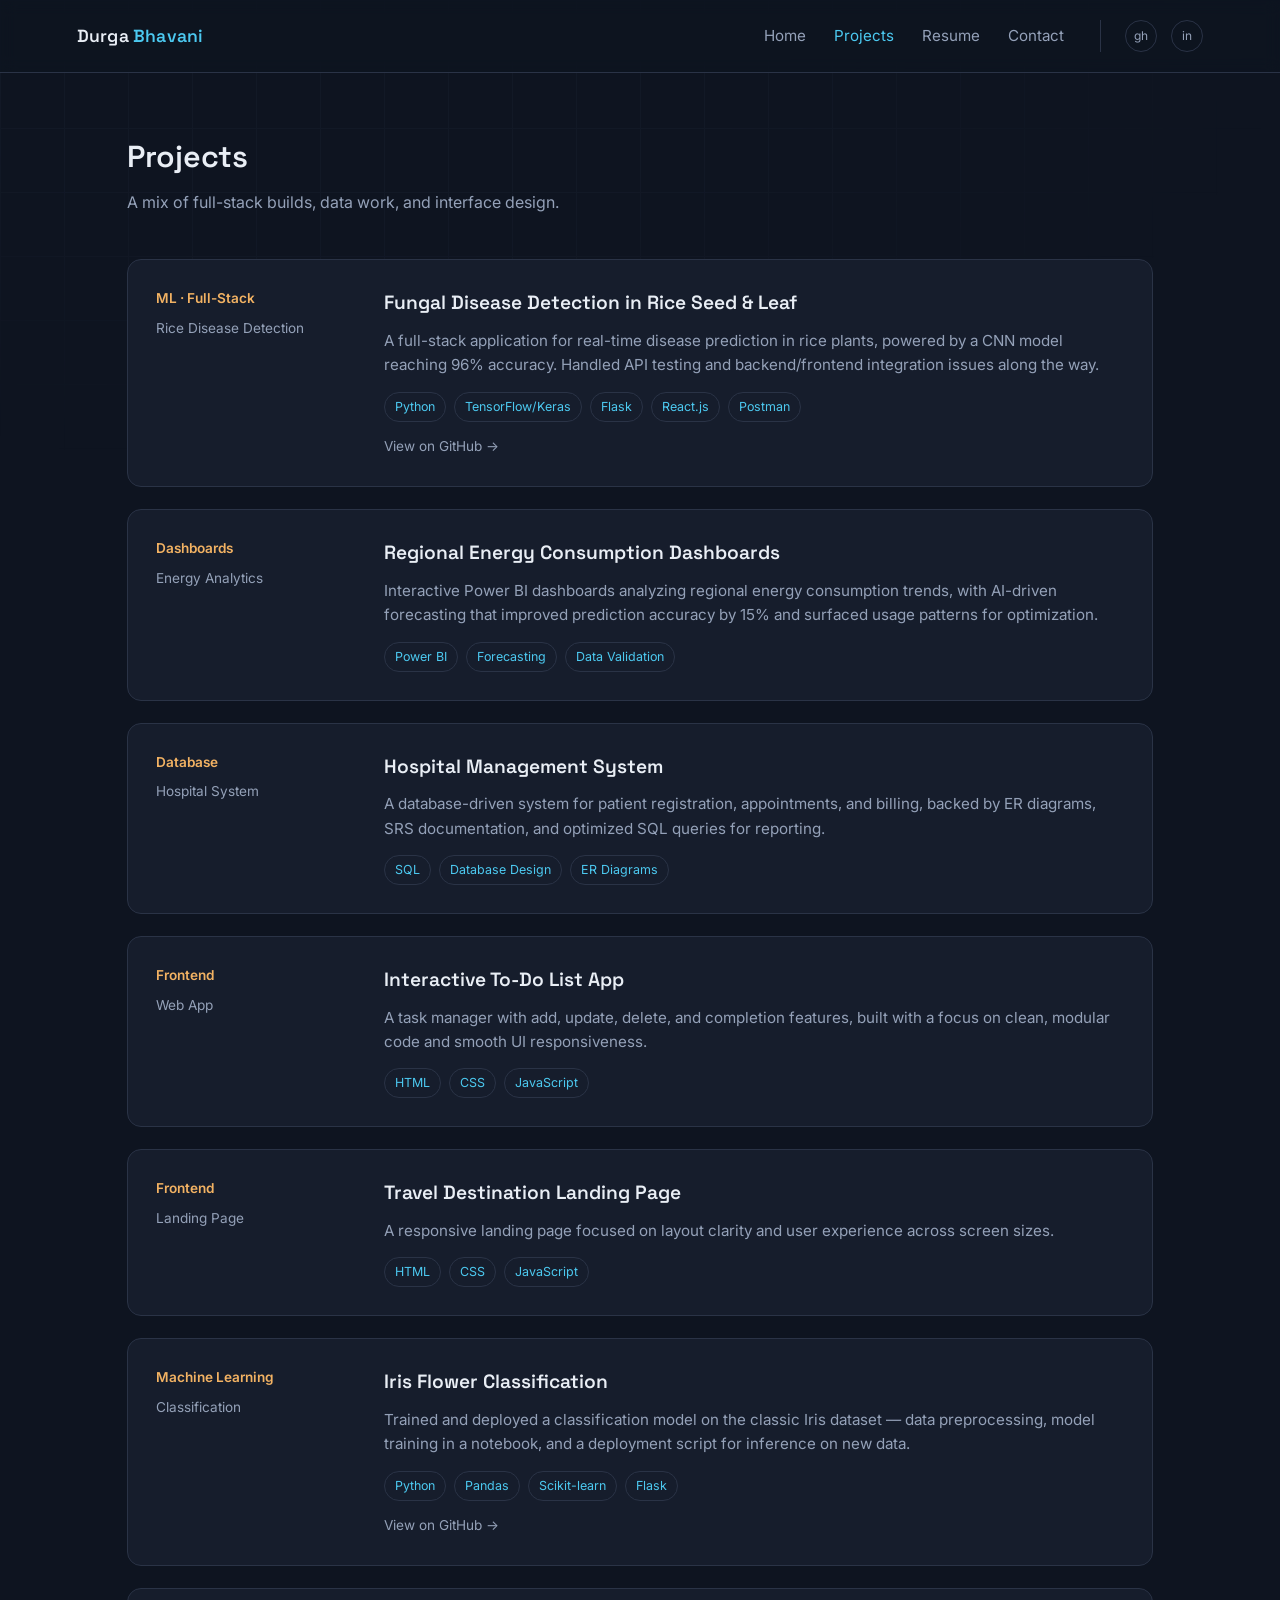
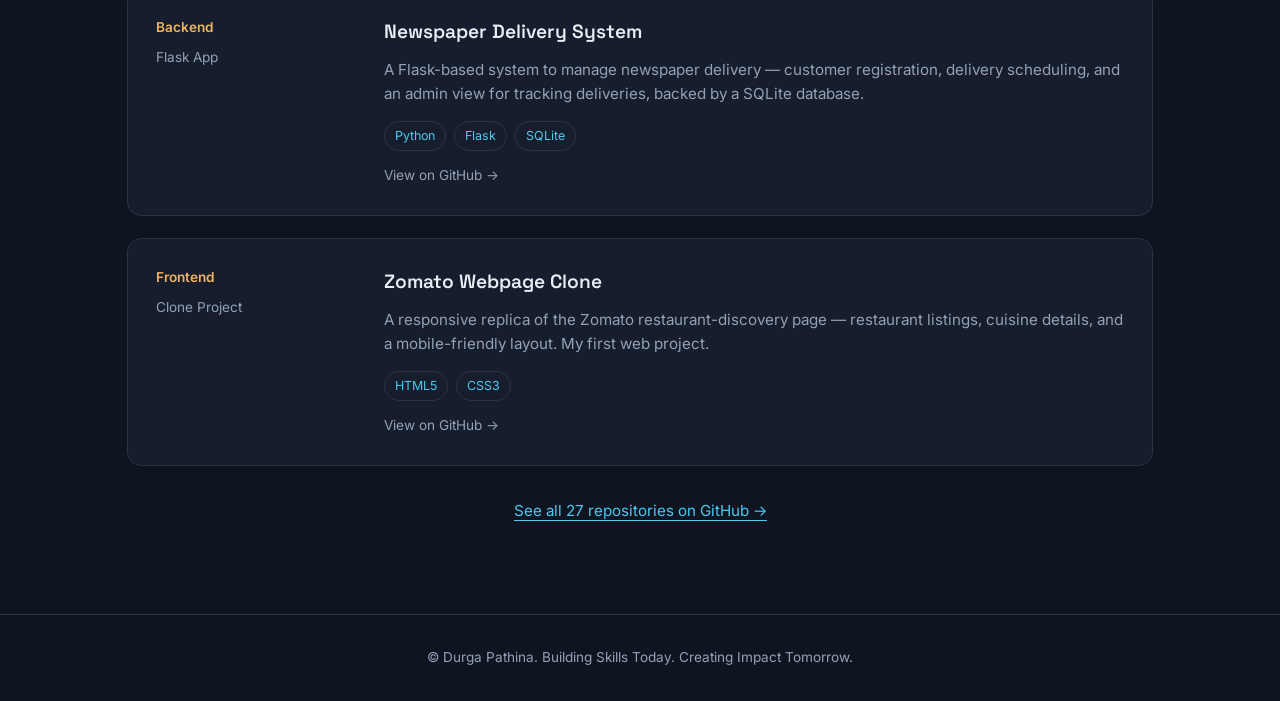
==== projects.html @ f460439f "Add files via upload" ====
<!DOCTYPE html>
<html lang="en">
<head>
<meta charset="UTF-8">
<meta name="viewport" content="width=device-width, initial-scale=1.0">
<title>Projects — Durga Pathina</title>
<link rel="preconnect" href="https://fonts.googleapis.com">
<link href="https://fonts.googleapis.com/css2?family=Space+Grotesk:wght@400;500;600;700&family=Inter:wght@400;500;600&display=swap" rel="stylesheet">
<link rel="stylesheet" href="style.css">
</head>
<body>

<div class="bg-grid"></div>

<header>
  <a class="brand" href="index.html">Durga <span>Bhavani</span></a>
  <nav>
    <ul>
      <li><a href="index.html">Home</a></li>
      <li><a href="projects.html" class="active">Projects</a></li>
      <li><a href="resume.html">Resume</a></li>
      <li><a href="contact.html">Contact</a></li>
    </ul>
    <div class="nav-profiles">
      <a href="https://github.com/143durga" target="_blank" rel="noopener" title="GitHub">gh</a>
      <a href="https://www.linkedin.com/in/durga-bhavani-cse" target="_blank" rel="noopener" title="LinkedIn">in</a>
    </div>
  </nav>
</header>

<section class="page-section">
  <div class="section-head">
    <h2>Projects</h2>
    <p>A mix of full-stack builds, data work, and interface design.</p>
  </div>
  <div class="projects">

    <div class="project">
      <div class="meta"><span class="year">ML · Full-Stack</span>Rice Disease Detection</div>
      <div>
        <h3>Fungal Disease Detection in Rice Seed & Leaf</h3>
        <p>A full-stack application for real-time disease prediction in rice plants, powered by a CNN model reaching 96% accuracy. Handled API testing and backend/frontend integration issues along the way.</p>
        <div class="stack">
          <span>Python</span><span>TensorFlow/Keras</span><span>Flask</span><span>React.js</span><span>Postman</span>
        </div>
        <div class="project-links">
          <a href="https://github.com/143durga/Rice-Leaf-Disease-Classification" target="_blank" rel="noopener">View on GitHub →</a>
        </div>
      </div>
    </div>

    <div class="project">
      <div class="meta"><span class="year">Dashboards</span>Energy Analytics</div>
      <div>
        <h3>Regional Energy Consumption Dashboards</h3>
        <p>Interactive Power BI dashboards analyzing regional energy consumption trends, with AI-driven forecasting that improved prediction accuracy by 15% and surfaced usage patterns for optimization.</p>
        <div class="stack">
          <span>Power BI</span><span>Forecasting</span><span>Data Validation</span>
        </div>
      </div>
    </div>

    <div class="project">
      <div class="meta"><span class="year">Database</span>Hospital System</div>
      <div>
        <h3>Hospital Management System</h3>
        <p>A database-driven system for patient registration, appointments, and billing, backed by ER diagrams, SRS documentation, and optimized SQL queries for reporting.</p>
        <div class="stack">
          <span>SQL</span><span>Database Design</span><span>ER Diagrams</span>
        </div>
      </div>
    </div>

    <div class="project">
      <div class="meta"><span class="year">Frontend</span>Web App</div>
      <div>
        <h3>Interactive To-Do List App</h3>
        <p>A task manager with add, update, delete, and completion features, built with a focus on clean, modular code and smooth UI responsiveness.</p>
        <div class="stack">
          <span>HTML</span><span>CSS</span><span>JavaScript</span>
        </div>
      </div>
    </div>

    <div class="project">
      <div class="meta"><span class="year">Frontend</span>Landing Page</div>
      <div>
        <h3>Travel Destination Landing Page</h3>
        <p>A responsive landing page focused on layout clarity and user experience across screen sizes.</p>
        <div class="stack">
          <span>HTML</span><span>CSS</span><span>JavaScript</span>
        </div>
      </div>
    </div>

    <div class="project">
      <div class="meta"><span class="year">Machine Learning</span>Classification</div>
      <div>
        <h3>Iris Flower Classification</h3>
        <p>Trained and deployed a classification model on the classic Iris dataset — data preprocessing, model training in a notebook, and a deployment script for inference on new data.</p>
        <div class="stack">
          <span>Python</span><span>Pandas</span><span>Scikit-learn</span><span>Flask</span>
        </div>
        <div class="project-links">
          <a href="https://github.com/143durga/iris-project" target="_blank" rel="noopener">View on GitHub →</a>
        </div>
      </div>
    </div>

    <div class="project">
      <div class="meta"><span class="year">Backend</span>Flask App</div>
      <div>
        <h3>Newspaper Delivery System</h3>
        <p>A Flask-based system to manage newspaper delivery — customer registration, delivery scheduling, and an admin view for tracking deliveries, backed by a SQLite database.</p>
        <div class="stack">
          <span>Python</span><span>Flask</span><span>SQLite</span>
        </div>
        <div class="project-links">
          <a href="https://github.com/143durga/Newspaper-Delivery-System" target="_blank" rel="noopener">View on GitHub →</a>
        </div>
      </div>
    </div>

    <div class="project">
      <div class="meta"><span class="year">Frontend</span>Clone Project</div>
      <div>
        <h3>Zomato Webpage Clone</h3>
        <p>A responsive replica of the Zomato restaurant-discovery page — restaurant listings, cuisine details, and a mobile-friendly layout. My first web project.</p>
        <div class="stack">
          <span>HTML5</span><span>CSS3</span>
        </div>
        <div class="project-links">
          <a href="https://github.com/143durga/zomato-webpage" target="_blank" rel="noopener">View on GitHub →</a>
        </div>
      </div>
    </div>

  </div>

  <div class="projects-footer">
    <a href="https://github.com/143durga?tab=repositories" target="_blank" rel="noopener">See all 27 repositories on GitHub →</a>
  </div>
</section>

<footer>
  © Durga Pathina. Building Skills Today. Creating Impact Tomorrow.
</footer>

</body>
</html>
---- style.css ----
:root{
  --bg: #0E1420;
  --panel: #161D2C;
  --panel-2: #1D2536;
  --line: #2A3346;
  --text: #E9EEF5;
  --muted: #94A1B8;
  --sky: #4CC9F0;
  --amber: #F2B263;
  --radius: 14px;
}
*{ box-sizing: border-box; }
html{ scroll-behavior: smooth; }
body{
  margin:0;
  background: var(--bg);
  color: var(--text);
  font-family: 'Inter', sans-serif;
  line-height: 1.6;
}
h1,h2,h3,.brand{ font-family: 'Space Grotesk', sans-serif; }
a{ color: inherit; }
img{ max-width:100%; display:block; }

.bg-grid{
  position: fixed; inset:0; z-index:-1; pointer-events:none;
  background-image:
    linear-gradient(var(--line) 1px, transparent 1px),
    linear-gradient(90deg, var(--line) 1px, transparent 1px);
  background-size: 64px 64px;
  opacity: 0.18;
  mask-image: radial-gradient(ellipse 80% 60% at 30% 0%, black 40%, transparent 90%);
}

header{
  position: sticky; top:0; z-index: 10;
  display:flex; align-items:center; justify-content:space-between;
  padding: 20px 6vw;
  background: rgba(14,20,32,0.85);
  backdrop-filter: blur(8px);
  border-bottom: 1px solid var(--line);
}
.brand{ font-weight:600; font-size:1.1rem; letter-spacing:0.2px; text-decoration:none; }
.brand span{ color: var(--sky); }
nav{ display:flex; align-items:center; gap: 36px; }
nav ul{ list-style:none; display:flex; gap: 28px; margin:0; padding:0; }
nav a{ text-decoration:none; color: var(--muted); font-size:0.95rem; transition: color .15s; }
nav a:hover, nav a.active{ color: var(--text); }
nav a.active{ color: var(--sky); }
.nav-profiles{ display:flex; gap: 14px; padding-left: 24px; border-left: 1px solid var(--line); }
.nav-profiles a{
  width: 32px; height:32px; border-radius: 50%; border: 1px solid var(--line);
  display:flex; align-items:center; justify-content:center;
  font-size: 0.75rem; color: var(--muted); text-decoration:none;
  transition: border-color .15s, color .15s;
}
.nav-profiles a:hover{ border-color: var(--sky); color: var(--sky); }
@media (max-width: 820px){ .nav-profiles{ display:none; } }

section{ padding: 90px 6vw; max-width: 1180px; margin: 0 auto; }
.page-section{ padding-top: 60px; }

/* HERO (home page) */
.hero{
  display:grid;
  grid-template-columns: 1.3fr 0.9fr;
  gap: 48px;
  align-items:center;
  padding-top: 70px;
}
.hero .eyebrow{ color: var(--sky); font-size: 0.95rem; margin-bottom: 14px; }
.hero h1{
  font-size: clamp(2.2rem, 4.5vw, 3.4rem);
  line-height:1.12;
  margin: 0 0 20px;
  font-weight: 600;
}
.hero h1 .accent{ color: var(--sky); }
.hero p.lede{ color: var(--muted); font-size: 1.08rem; max-width: 46ch; margin: 0 0 32px; }
.btn-row{ display:flex; gap:14px; flex-wrap:wrap; }
.btn{
  display:inline-block; padding: 12px 22px; border-radius: 8px;
  text-decoration:none; font-weight:500; font-size: 0.95rem;
  transition: transform .15s, background .15s;
}
.btn-primary{ background: var(--sky); color:#08131C; }
.btn-primary:hover{ transform: translateY(-2px); }
.btn-ghost{ border:1px solid var(--line); color: var(--text); }
.btn-ghost:hover{ border-color: var(--sky); }

.hero-photo{
  position:relative; border-radius: 20px; overflow:hidden;
  border: 1px solid var(--line); aspect-ratio: 1/1;
  background: linear-gradient(160deg, var(--panel), var(--panel-2));
}
.hero-photo img{ width:100%; height:100%; object-fit:cover; }
.hero-photo .tag{
  position:absolute; bottom:14px; left:14px;
  background: rgba(14,20,32,0.75); border: 1px solid var(--line);
  padding: 6px 12px; border-radius: 20px; font-size: 0.8rem; color: var(--sky);
}

.section-head{ margin-bottom: 44px; }
.section-head h2{ font-size: 1.9rem; font-weight: 600; margin: 0 0 8px; }
.section-head p{ color: var(--muted); max-width: 60ch; margin:0; }

/* SKILLS */
.skill-groups{ display:grid; grid-template-columns: repeat(auto-fit, minmax(220px,1fr)); gap: 24px; }
.skill-card{ background: var(--panel); border: 1px solid var(--line); border-radius: var(--radius); padding: 24px; }
.skill-card h3{ font-size: 1rem; margin: 0 0 14px; color: var(--sky); font-weight: 600; }
.skill-card ul{ margin:0; padding:0; list-style:none; }
.skill-card li{ color: var(--text); font-size: 0.92rem; padding: 6px 0; border-bottom: 1px solid var(--line); }
.skill-card li:last-child{ border-bottom:none; }

/* PROJECTS */
.projects{ display:flex; flex-direction:column; gap: 22px; }
.project{
  display:grid; grid-template-columns: 200px 1fr; gap: 28px;
  background: var(--panel); border: 1px solid var(--line);
  border-radius: var(--radius); padding: 28px; align-items:start;
}
.project .meta{ color: var(--muted); font-size: 0.85rem; }
.project .meta .year{ color: var(--amber); font-weight:600; display:block; margin-bottom: 8px; }
.project h3{ font-size: 1.2rem; margin: 0 0 10px; font-weight:600; }
.project p{ color: var(--muted); margin: 0 0 14px; font-size: 0.95rem; }
.stack{ display:flex; flex-wrap:wrap; gap:8px; }
.stack span{ font-size: 0.78rem; padding: 4px 10px; border-radius: 20px; border: 1px solid var(--line); color: var(--sky); }

.project-links{ margin-top: 14px; display:flex; gap: 16px; }
.project-links a{
  font-size: 0.85rem; color: var(--muted); text-decoration:none;
  border-bottom: 1px solid transparent; transition: color .15s, border-color .15s;
}
.project-links a:hover{ color: var(--sky); border-color: var(--sky); }

.projects-footer{
  margin-top: 32px; text-align:center;
}
.projects-footer a{
  color: var(--sky); text-decoration:none; font-size: 0.95rem;
  border-bottom: 1px solid var(--sky);
}

/* RESUME */
.resume-box{
  display:flex; align-items:center; justify-content:space-between;
  background: var(--panel); border: 1px solid var(--line);
  border-radius: var(--radius); padding: 36px; flex-wrap:wrap; gap: 20px;
}
.resume-box h3{ margin:0 0 6px; font-size:1.2rem; }
.resume-box p{ margin:0; color: var(--muted); }

.timeline{ display:flex; flex-direction:column; gap:0; margin-top: 40px; }
.timeline-item{
  display:grid; grid-template-columns: 140px 1fr; gap: 24px;
  padding: 24px 0; border-bottom: 1px solid var(--line);
}
.timeline-item:last-child{ border-bottom:none; }
.timeline-item .when{ color: var(--amber); font-size: 0.9rem; font-weight: 600; }
.timeline-item h4{ margin: 0 0 6px; font-size: 1.05rem; }
.timeline-item p{ margin:0; color: var(--muted); font-size: 0.92rem; }

/* CONTACT */
.contact-grid{ display:grid; grid-template-columns: 1fr 1fr; gap: 24px; }
.contact-card{ background: var(--panel); border: 1px solid var(--line); border-radius: var(--radius); padding: 26px; }
.contact-card h3{ margin:0 0 6px; font-size:1rem; color: var(--muted); font-weight:500; }
.contact-card p{ margin:0; font-size: 1.05rem; }
.socials{ display:flex; gap: 14px; margin-top: 8px; }
.socials a{
  width: 40px; height:40px; border-radius: 50%; border: 1px solid var(--line);
  display:flex; align-items:center; justify-content:center;
  text-decoration:none; font-size: 0.85rem; color: var(--muted);
  transition: border-color .15s, color .15s;
}
.socials a:hover{ border-color: var(--sky); color: var(--sky); }

footer{
  text-align:center; padding: 32px 6vw; color: var(--muted);
  border-top: 1px solid var(--line); font-size: 0.85rem;
}

@media (max-width: 820px){
  header{ padding: 16px 5vw; }
  nav ul{ gap: 16px; }
  .hero{ grid-template-columns: 1fr; }
  .hero-photo{ order:-1; max-width: 260px; }
  .project{ grid-template-columns: 1fr; }
  .contact-grid{ grid-template-columns: 1fr; }
  .timeline-item{ grid-template-columns: 1fr; gap: 4px; }
}
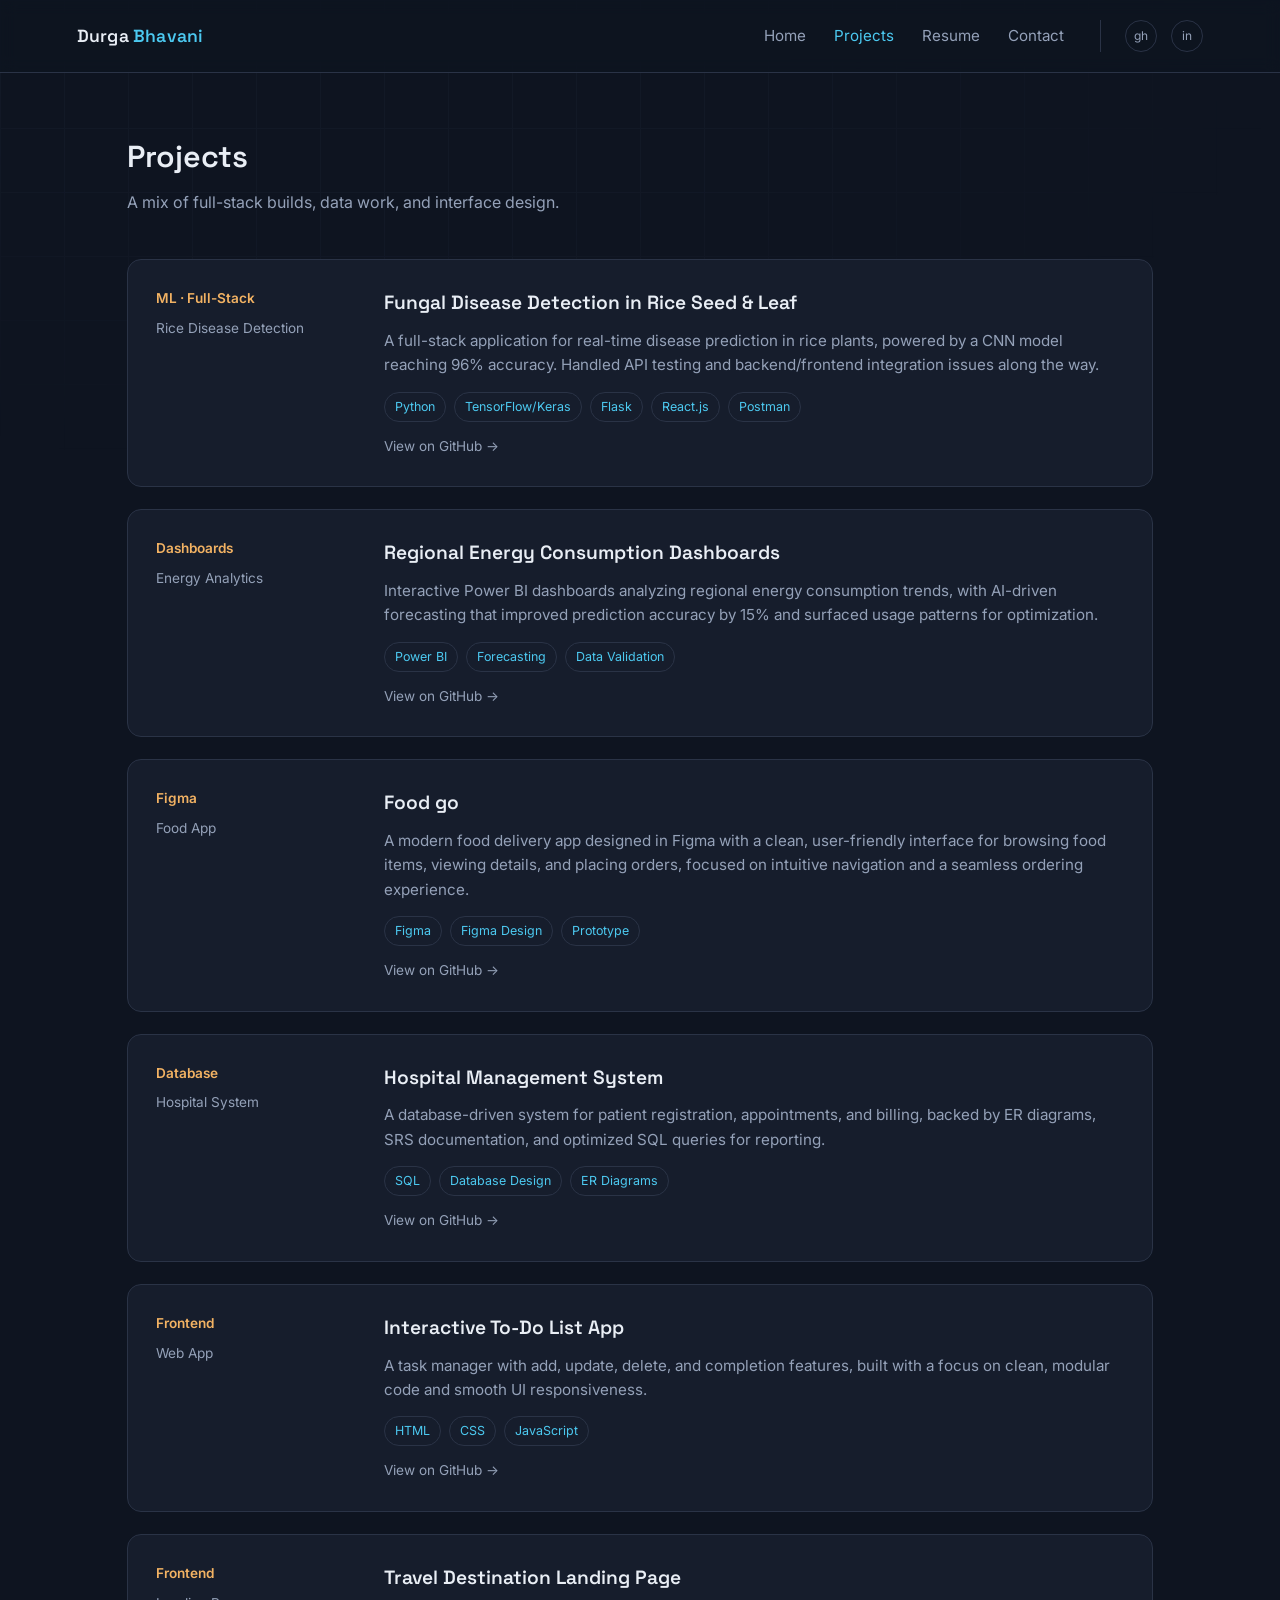
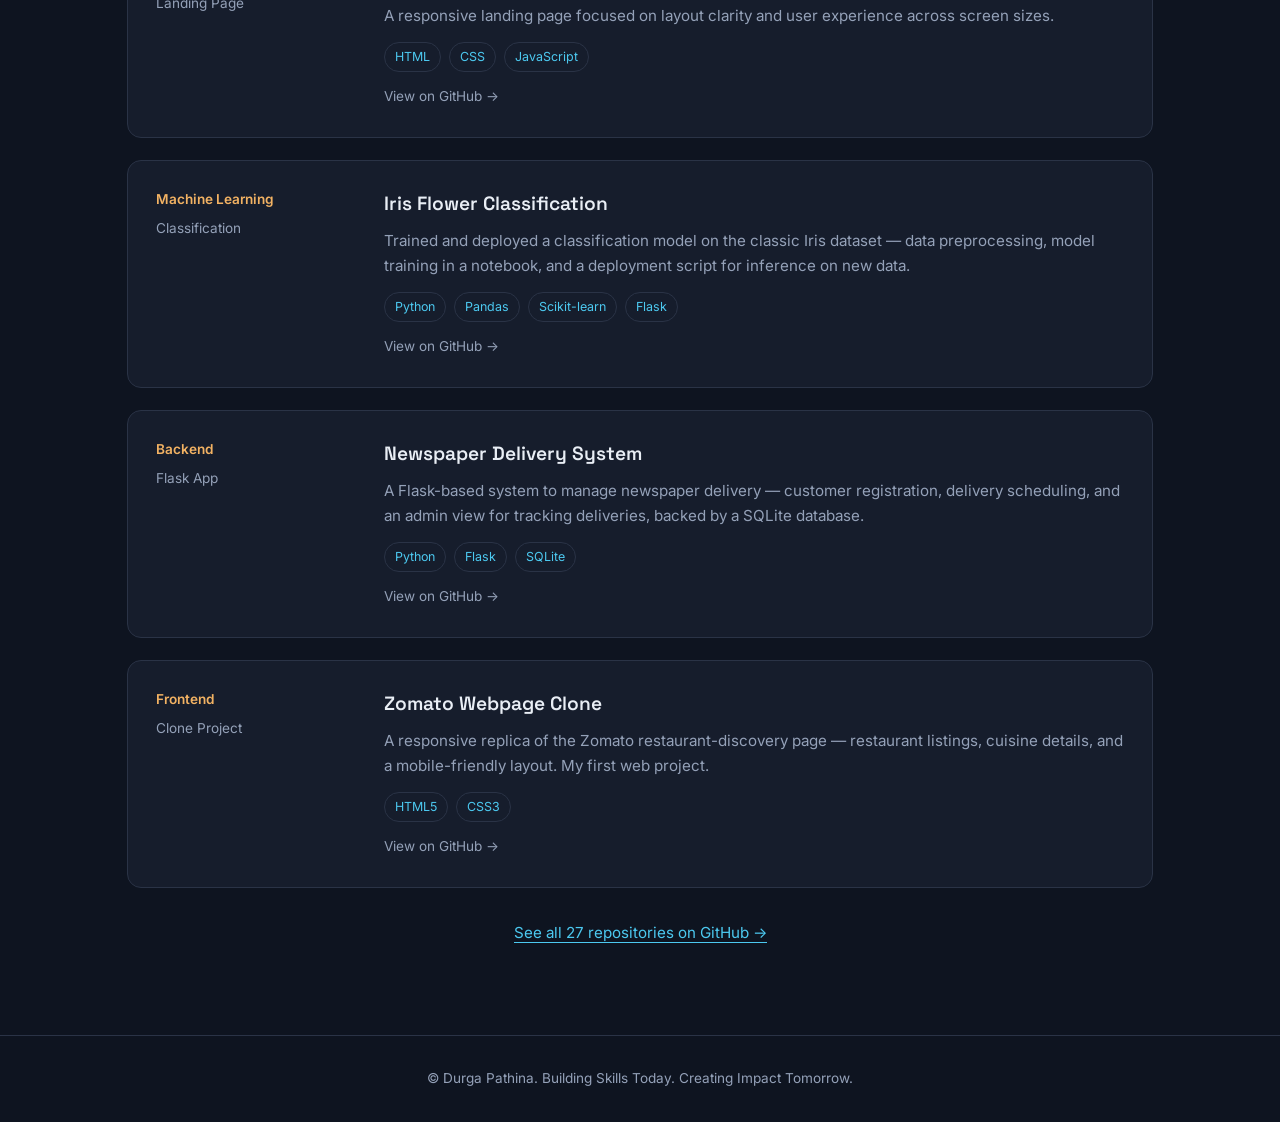
==== commit 4ac6757b: "Add project links to multiple projects in HTML" ====
--- a/projects.html
+++ b/projects.html
@@ -57,9 +57,27 @@
         <div class="stack">
           <span>Power BI</span><span>Forecasting</span><span>Data Validation</span>
         </div>
+        <div class="project-links">
+          <a href="https://github.com/143durga/iris-project" target="_blank" rel="noopener">View on GitHub →</a>
+        </div>
       </div>
     </div>
 
+     <div class="project">
+      <div class="meta"><span class="year">Figma</span>Food App</div>
+      <div>
+        <h3>Food go</h3>
+        <p>A modern food delivery app designed in Figma with a clean, user-friendly interface for browsing food items, viewing details, and placing orders, focused on intuitive navigation and a seamless ordering experience.
+</p>
+        <div class="stack">
+          <span>Figma</span><span>Figma Design</span><span>Prototype</span>
+        </div>
+        <div class="project-links">
+          <a href="https://www.figma.com/proto/m6Aplm6jbclFrerUVmS5qw/Food-app?node-id=45-183&starting-point-node-id=23%3A480&t=eW8YZR2dqR6Cbj4L-1" target="_blank" rel="noopener">View on GitHub →</a>
+        </div>
+      </div>
+    </div>
+    
     <div class="project">
       <div class="meta"><span class="year">Database</span>Hospital System</div>
       <div>
@@ -67,6 +85,9 @@
         <p>A database-driven system for patient registration, appointments, and billing, backed by ER diagrams, SRS documentation, and optimized SQL queries for reporting.</p>
         <div class="stack">
           <span>SQL</span><span>Database Design</span><span>ER Diagrams</span>
+        </div>
+        <div class="project-links">
+          <a href="https://github.com/143durga/HospitalManagementSystem" target="_blank" rel="noopener">View on GitHub →</a>
         </div>
       </div>
     </div>
@@ -79,6 +100,9 @@
         <div class="stack">
           <span>HTML</span><span>CSS</span><span>JavaScript</span>
         </div>
+        <div class="project-links">
+          <a href="https://github.com/143durga/Todo-App" target="_blank" rel="noopener">View on GitHub →</a>
+        </div>
       </div>
     </div>
 
@@ -89,6 +113,9 @@
         <p>A responsive landing page focused on layout clarity and user experience across screen sizes.</p>
         <div class="stack">
           <span>HTML</span><span>CSS</span><span>JavaScript</span>
+        </div>
+        <div class="project-links">
+          <a href="https://github.com/143durga/Travel-Destination" target="_blank" rel="noopener">View on GitHub →</a>
         </div>
       </div>
     </div>
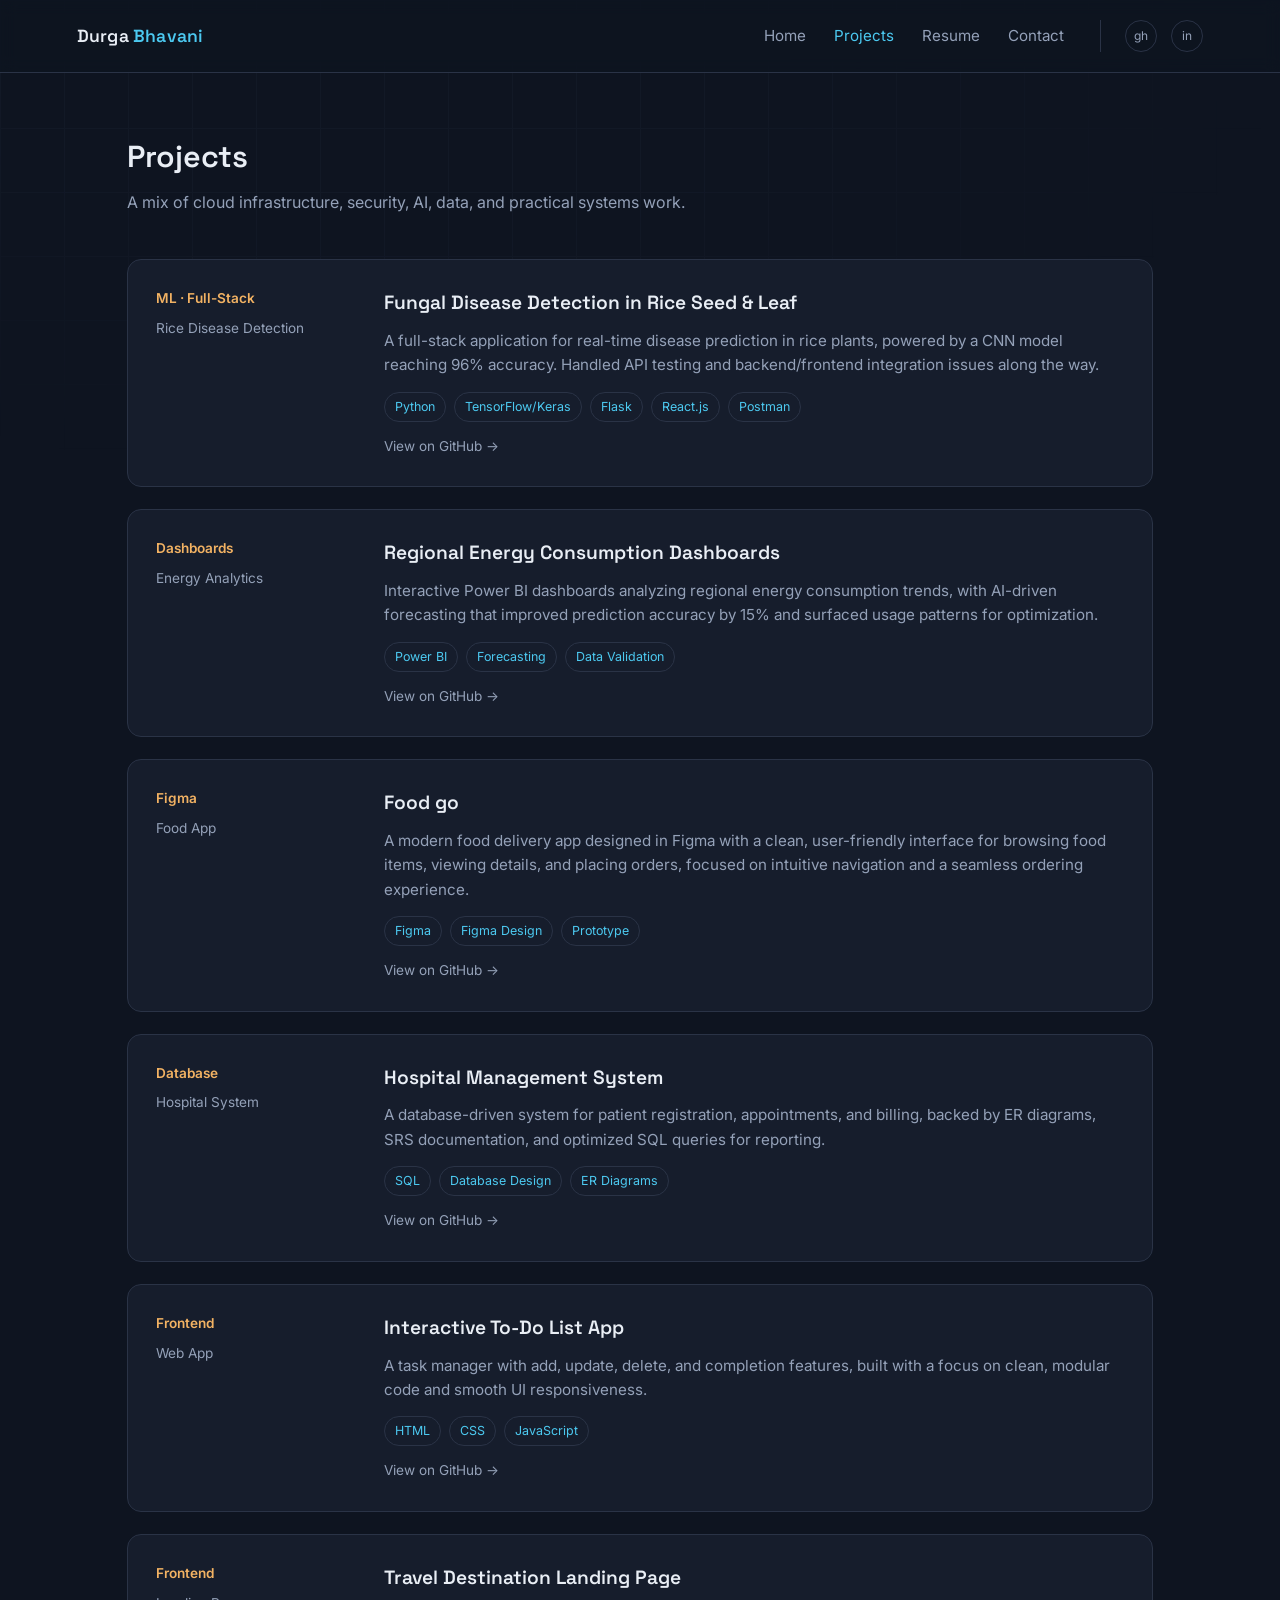
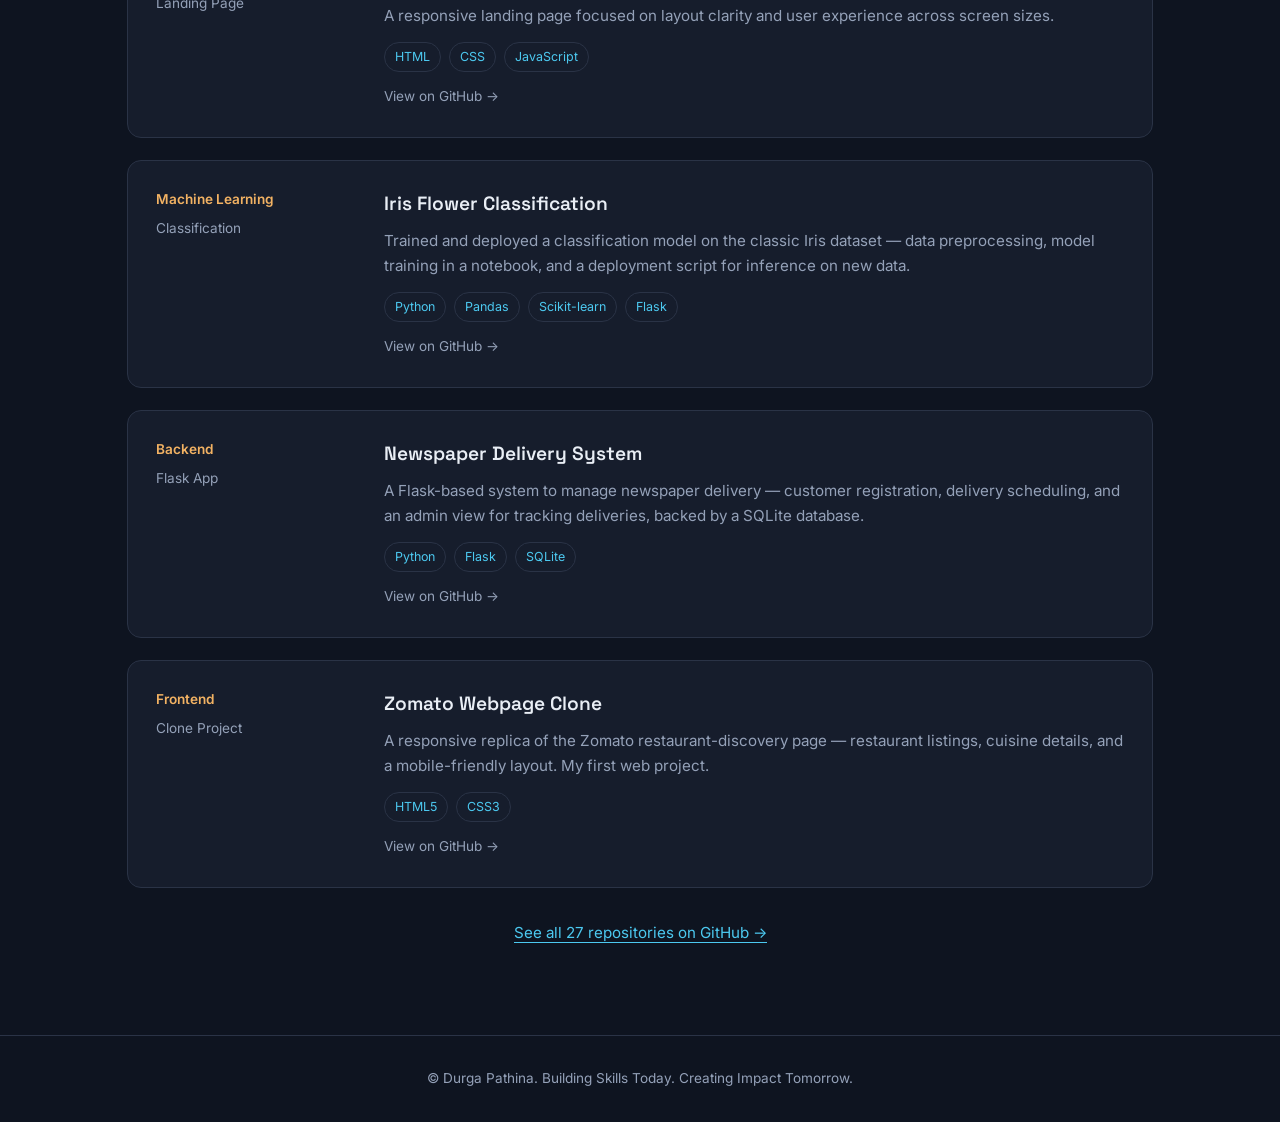
==== commit 5039d56a: "Update projects.html" ====
--- a/projects.html
+++ b/projects.html
@@ -31,7 +31,7 @@
 <section class="page-section">
   <div class="section-head">
     <h2>Projects</h2>
-    <p>A mix of full-stack builds, data work, and interface design.</p>
+    <p>A mix of cloud infrastructure, security, AI, data, and practical systems work.</p>
   </div>
   <div class="projects">
 
@@ -73,7 +73,7 @@
           <span>Figma</span><span>Figma Design</span><span>Prototype</span>
         </div>
         <div class="project-links">
-          <a href="https://www.figma.com/proto/m6Aplm6jbclFrerUVmS5qw/Food-app?node-id=45-183&starting-point-node-id=23%3A480&t=eW8YZR2dqR6Cbj4L-1" target="_blank" rel="noopener">View on GitHub →</a>
+          <a href="https://www.figma.com/proto/m6Aplm6jbclFrerUVmS5qw/Food-app?node-id=23-480&starting-point-node-id=23%3A480&t=Jjzeewn10egAaoNW-1" target="_blank" rel="noopener">View on GitHub →</a>
         </div>
       </div>
     </div>
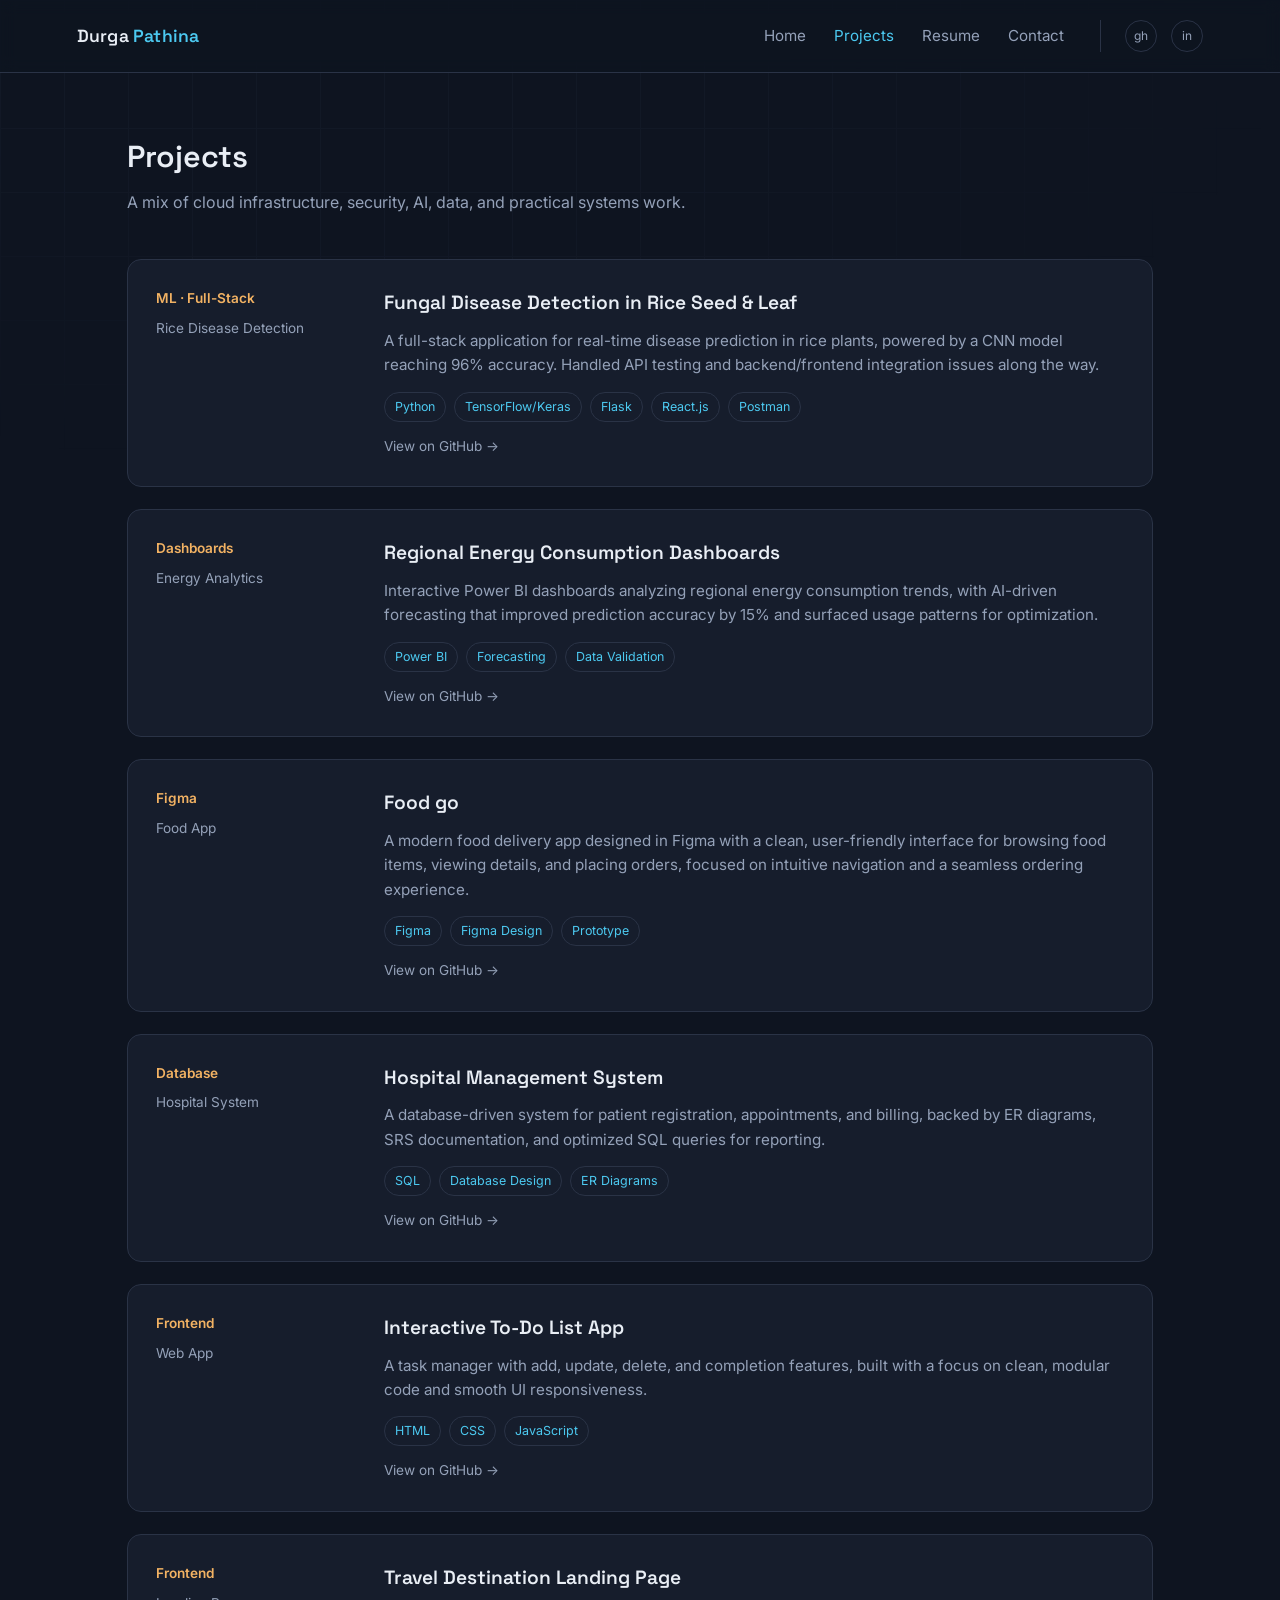
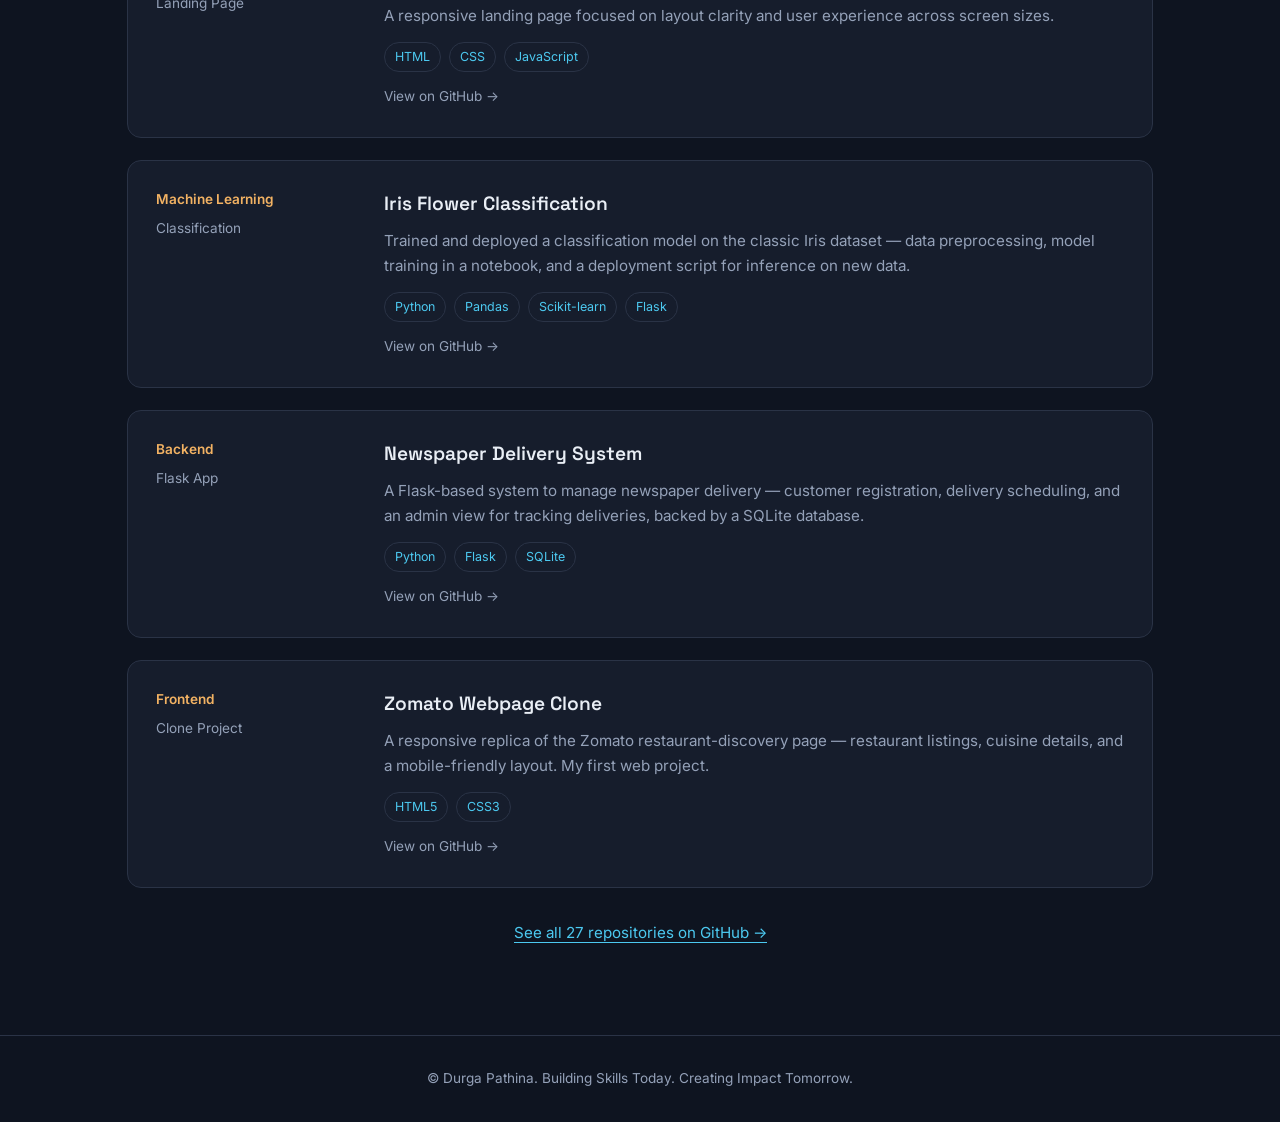
==== commit 75a60a71: "Update projects.html" ====
--- a/projects.html
+++ b/projects.html
@@ -13,7 +13,7 @@
 <div class="bg-grid"></div>
 
 <header>
-  <a class="brand" href="index.html">Durga <span>Bhavani</span></a>
+  <a class="brand" href="index.html">Durga <span>Pathina</span></a>
   <nav>
     <ul>
       <li><a href="index.html">Home</a></li>
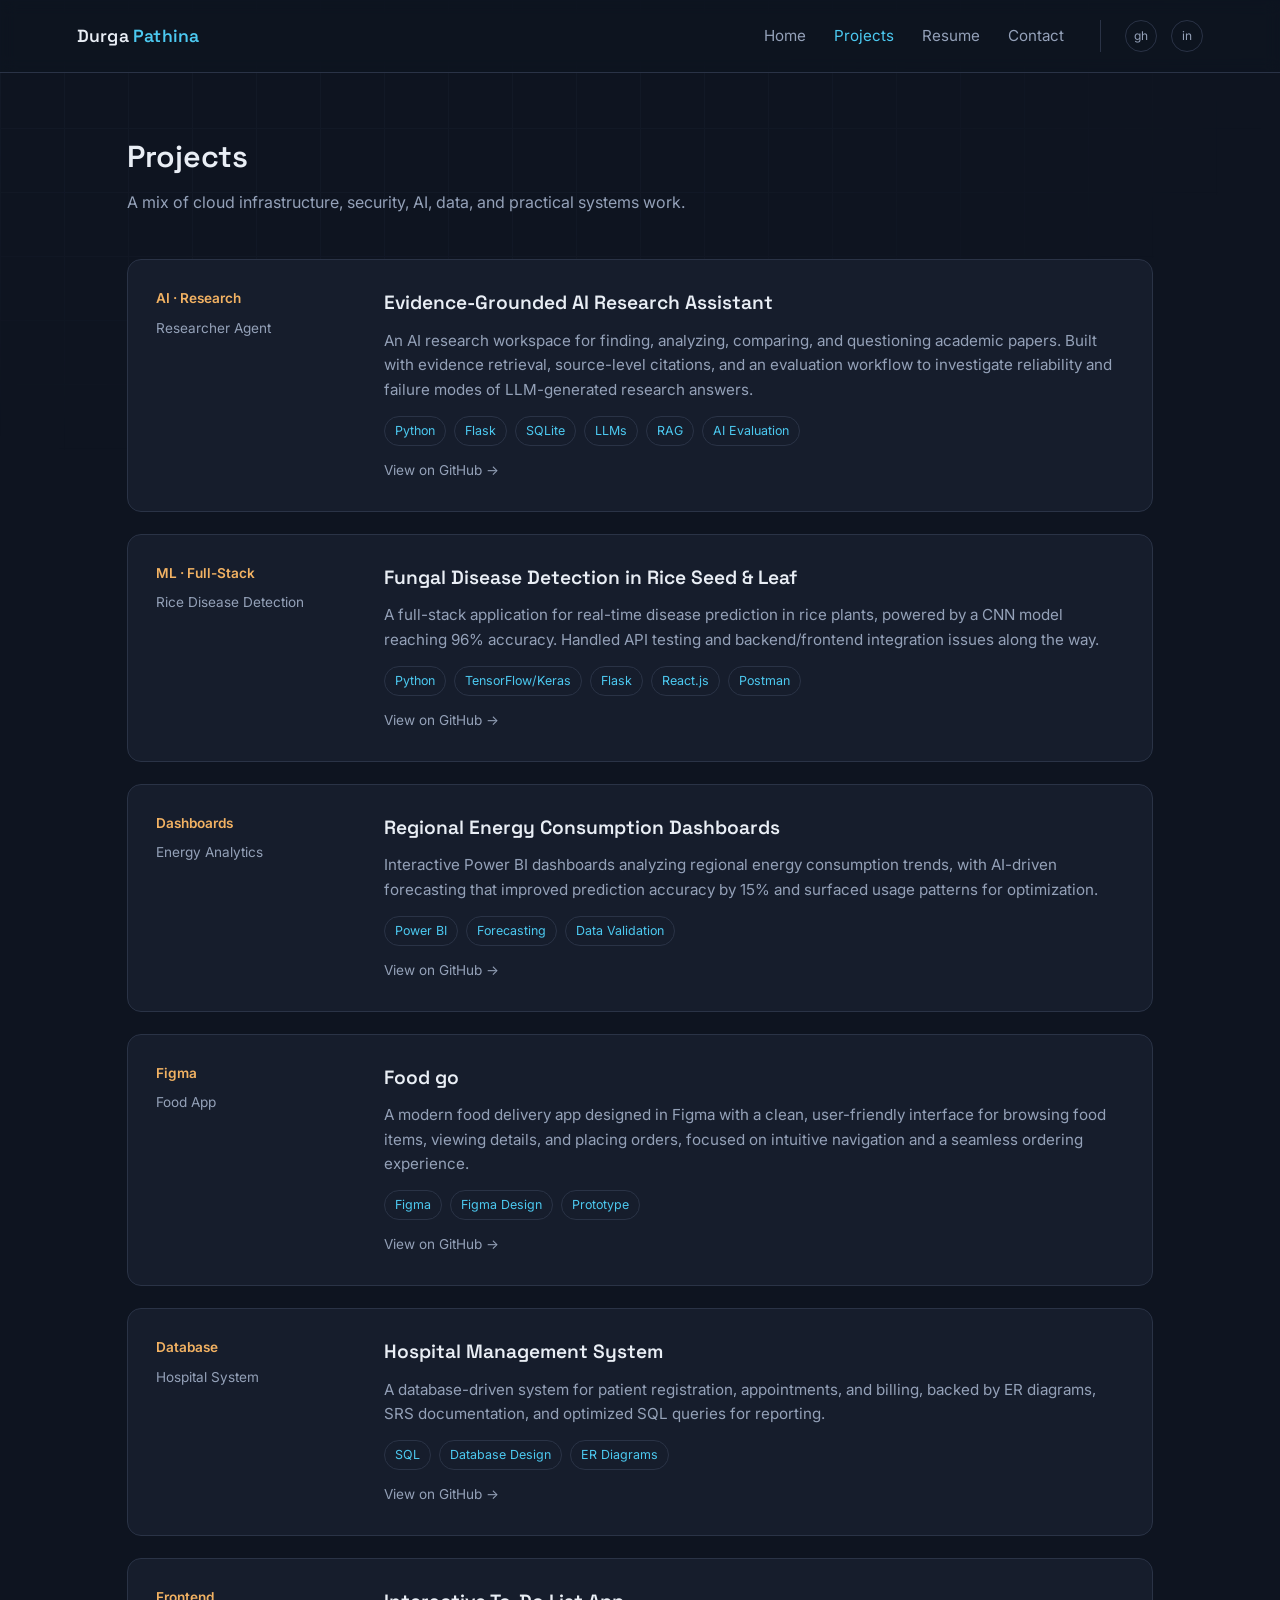
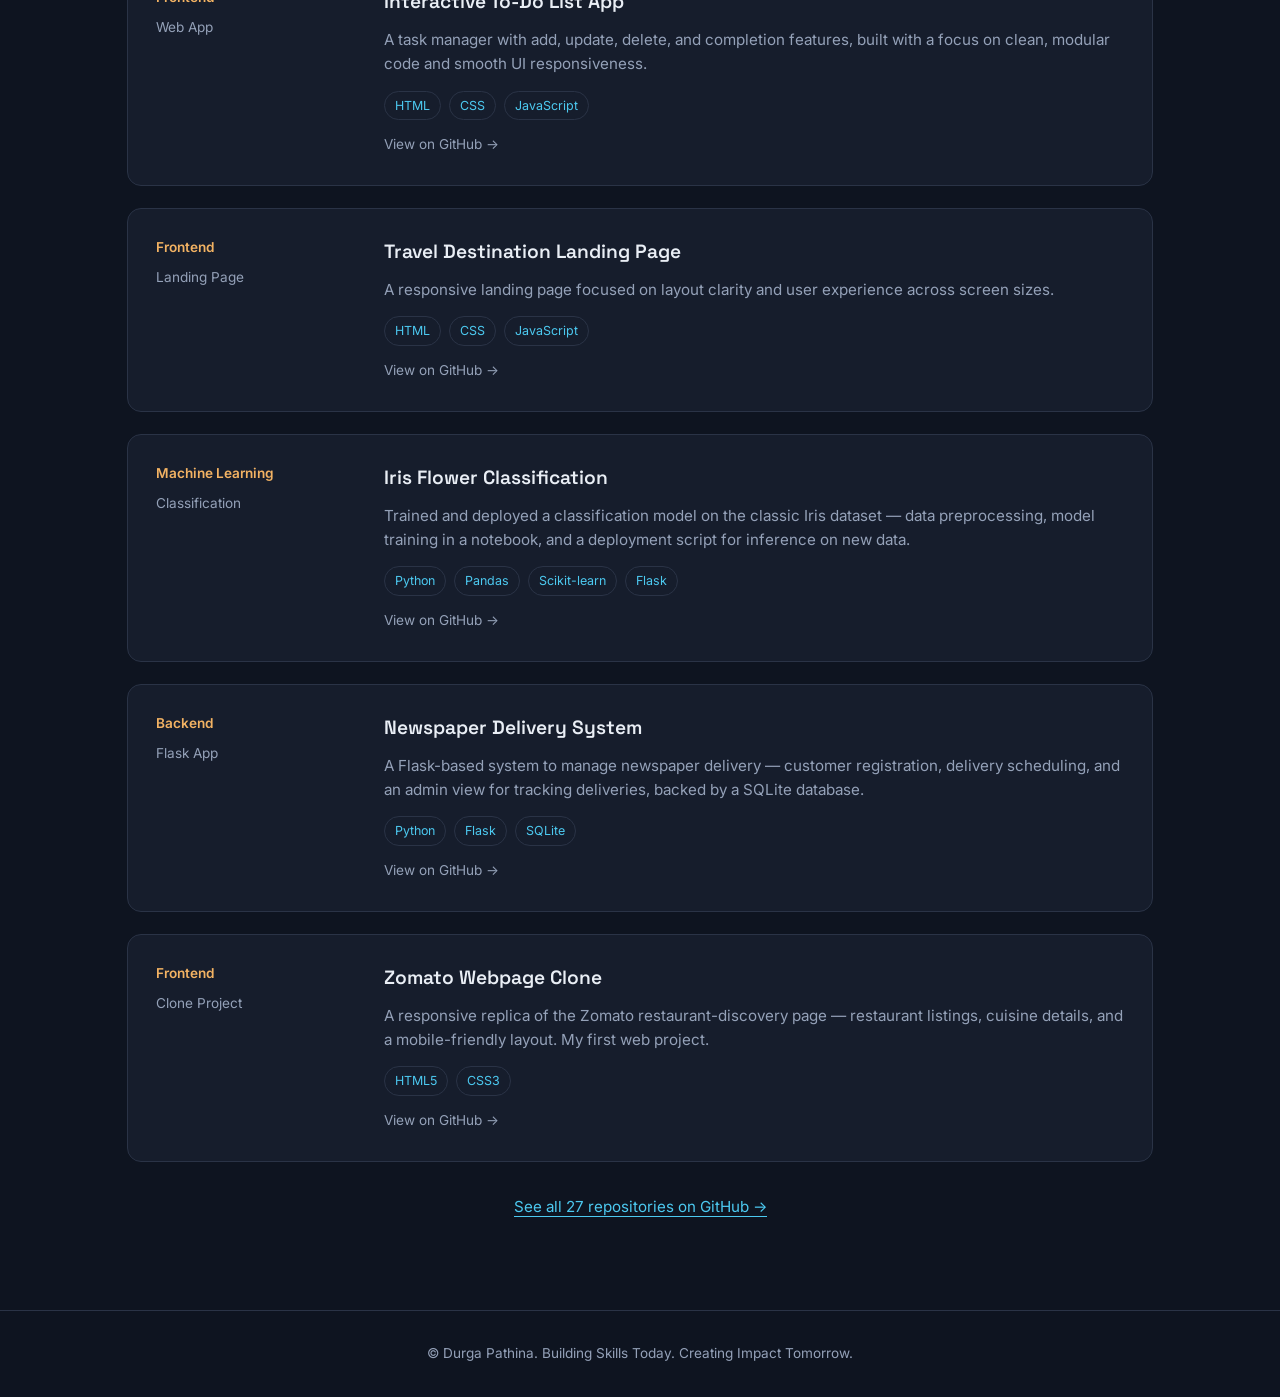
==== commit 9efee420: "Add AI research assistant project to projects.html Added a new project entry for an AI research assi" ====
--- a/projects.html
+++ b/projects.html
@@ -35,6 +35,20 @@
   </div>
   <div class="projects">
 
+    <div class="project">
+      <div class="meta"><span class="year">AI · Research</span>Researcher Agent</div>
+      <div>
+        <h3>Evidence-Grounded AI Research Assistant</h3>
+        <p>An AI research workspace for finding, analyzing, comparing, and questioning academic papers. Built with evidence retrieval, source-level citations, and an evaluation workflow to investigate reliability and failure modes of LLM-generated research answers.</p>
+        <div class="stack">
+          <span>Python</span><span>Flask</span><span>SQLite</span><span>LLMs</span><span>RAG</span><span>AI Evaluation</span> 
+        </div>
+        <div class="project-links">
+          <a href="https://github.com/143durga/Research-Agent-" target="_blank" rel="noopener">View on GitHub →</a>
+        </div>
+      </div>
+    </div>
+    
     <div class="project">
       <div class="meta"><span class="year">ML · Full-Stack</span>Rice Disease Detection</div>
       <div>
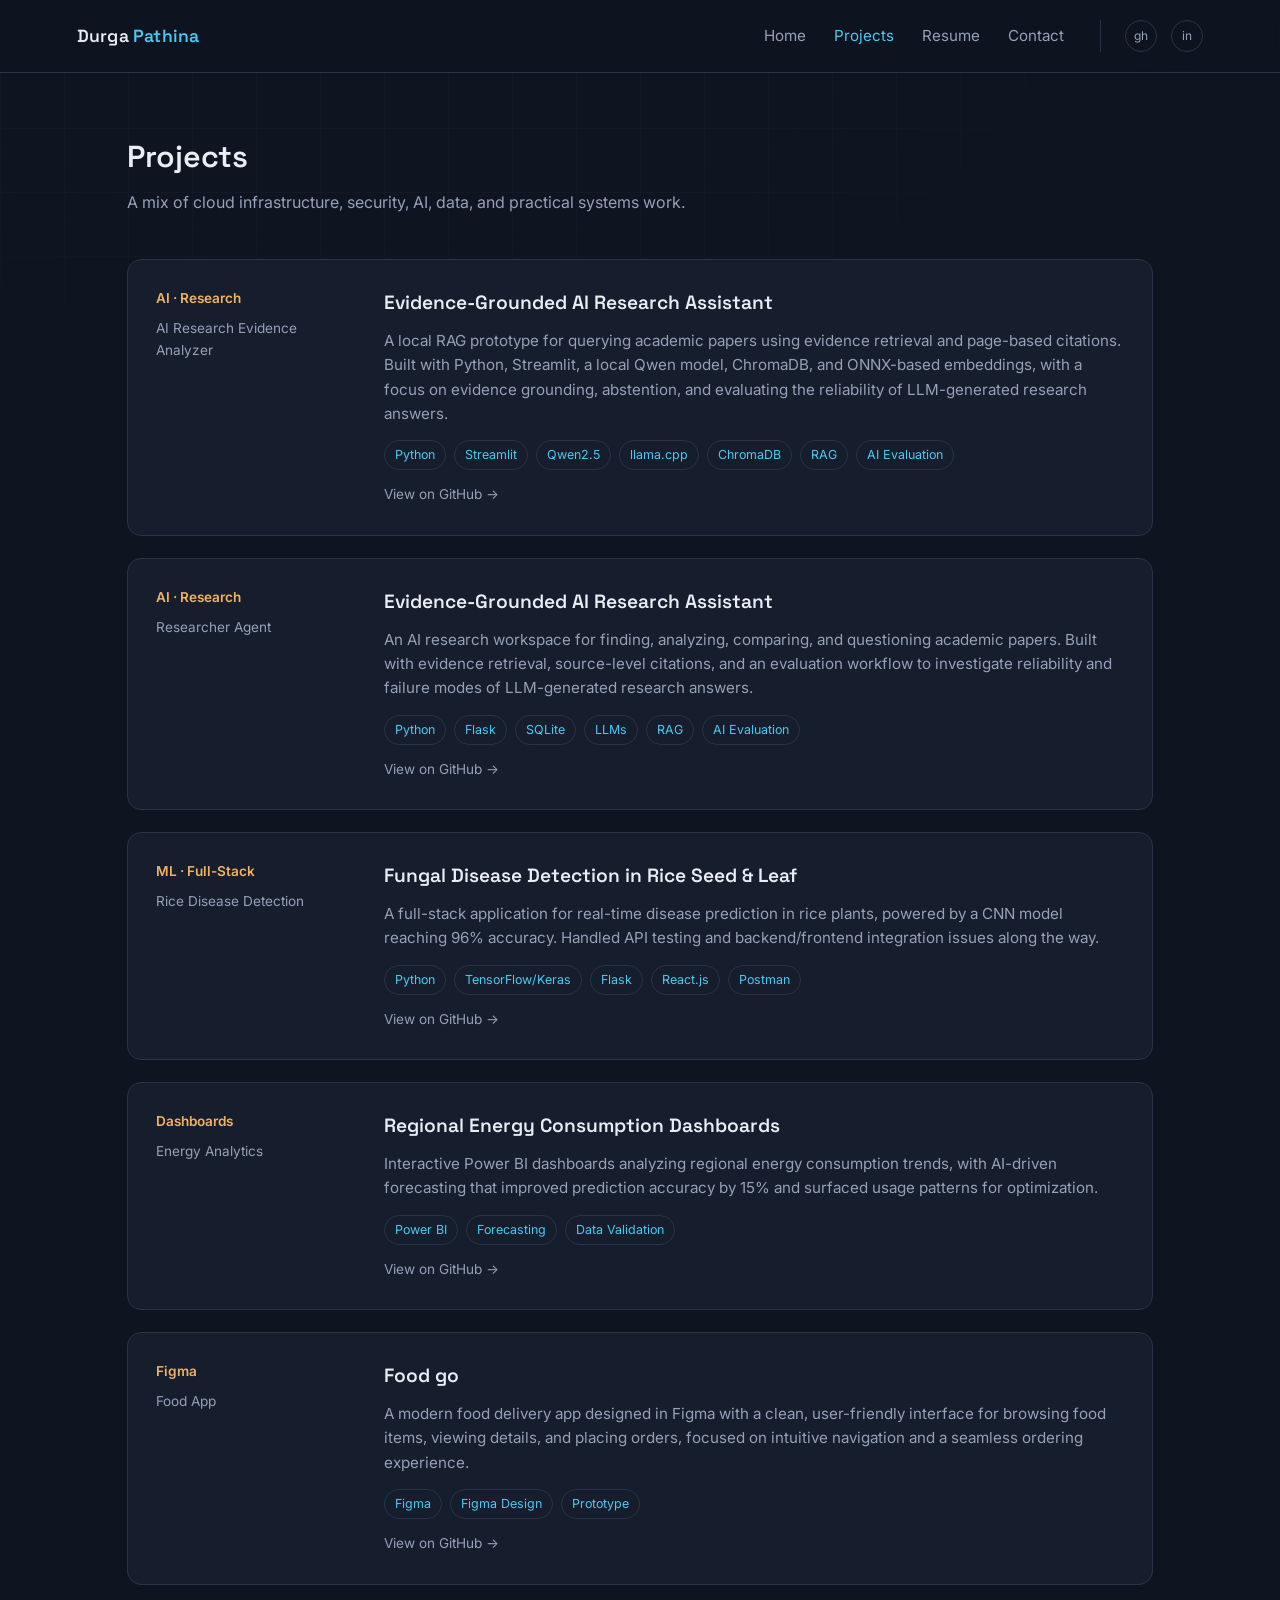
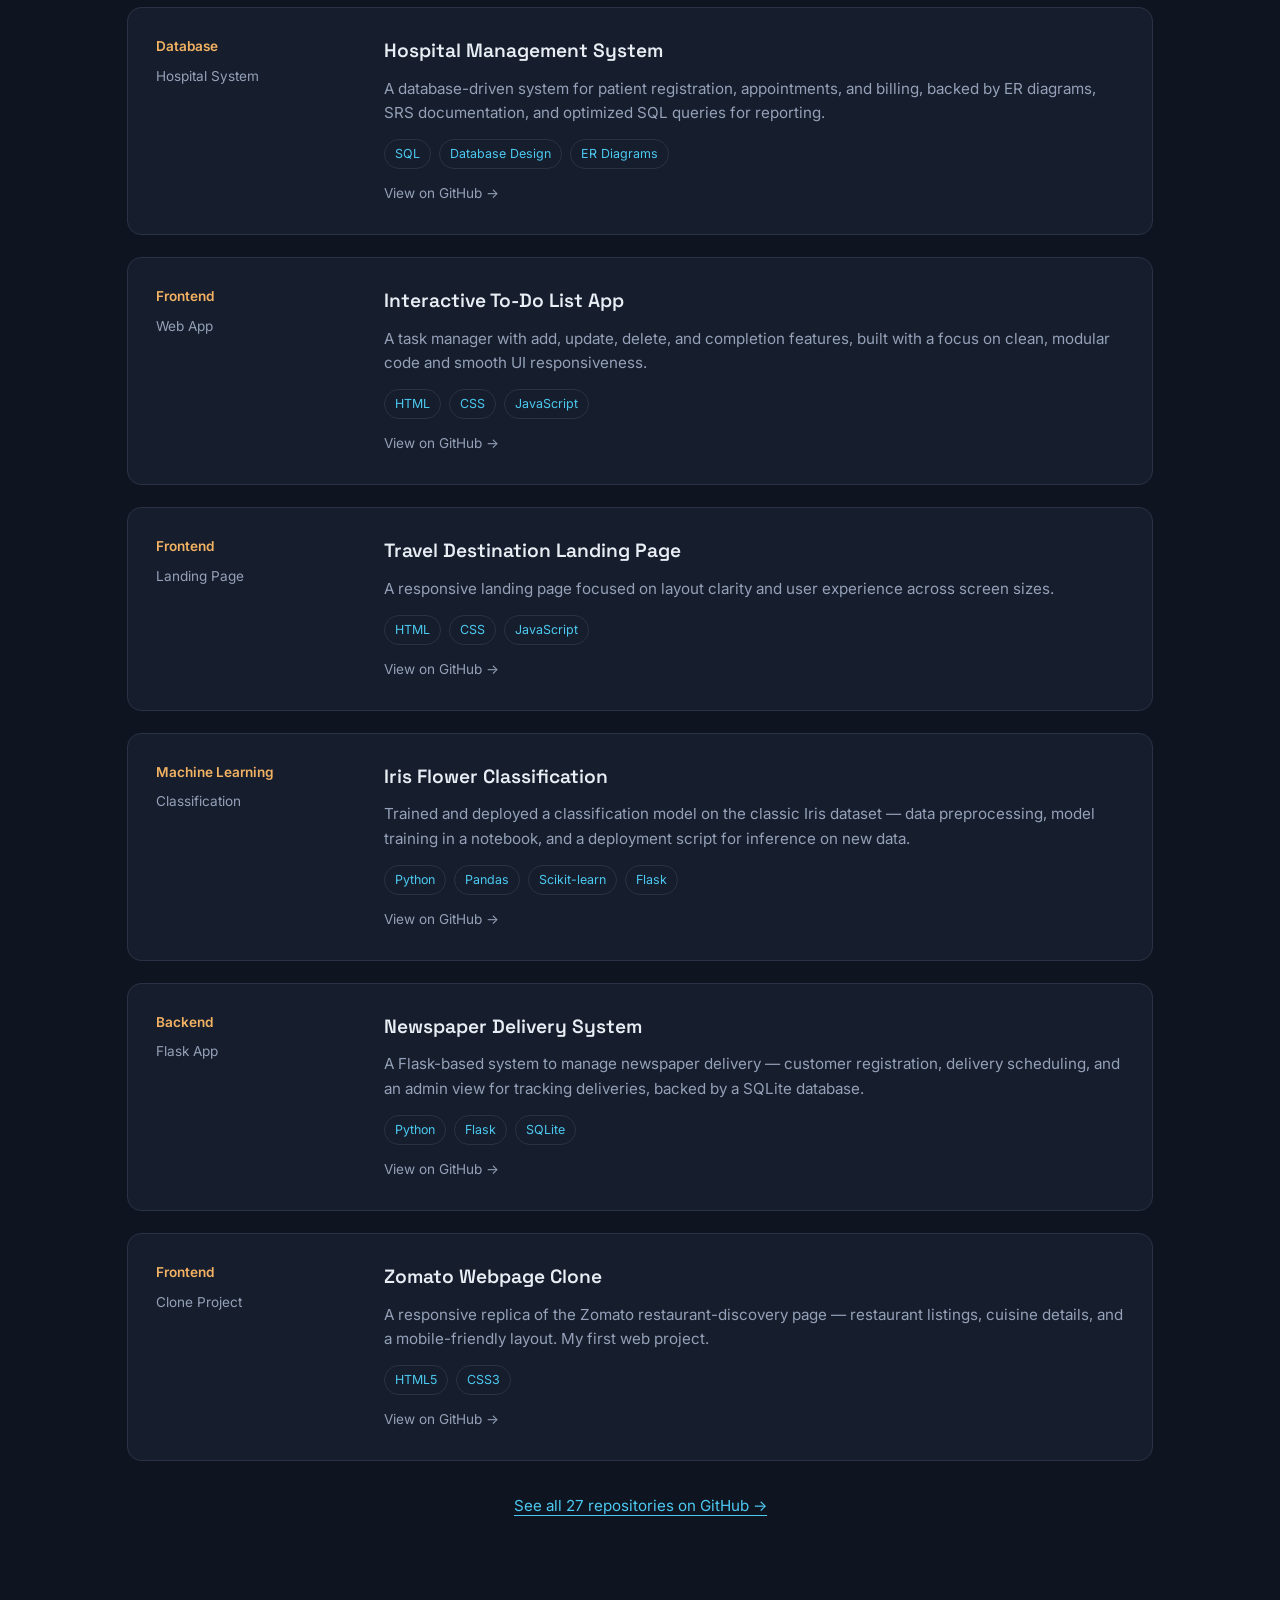
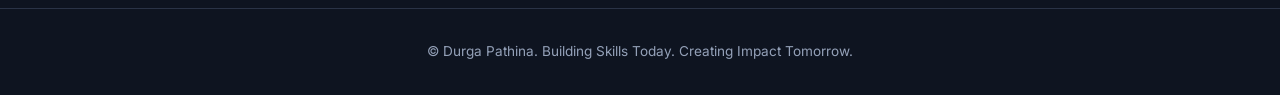
==== commit 16be36ee: "Add AI Research Evidence Analyzer project details Added a new project section for the AI Research Ev" ====
--- a/projects.html
+++ b/projects.html
@@ -36,6 +36,20 @@
   <div class="projects">
 
     <div class="project">
+      <div class="meta"><span class="year">AI · Research</span>AI Research Evidence Analyzer</div>
+      <div>
+        <h3>Evidence-Grounded AI Research Assistant</h3>
+        <p>A local RAG prototype for querying academic papers using evidence retrieval and page-based citations. Built with Python, Streamlit, a local Qwen model, ChromaDB, and ONNX-based embeddings, with a focus on evidence grounding, abstention, and evaluating the reliability of LLM-generated research answers.</p>
+        <div class="stack">
+          <span>Python</span><span>Streamlit</span><span>Qwen2.5</span><span>llama.cpp</span><span>ChromaDB</span><span>RAG</span><span>AI Evaluation</span> 
+        </div>
+        <div class="project-links">
+          <a href="https://github.com/143durga/AI-Research-Evidence-Analyzer" target="_blank" rel="noopener">View on GitHub →</a>
+        </div>
+      </div>
+    </div>
+
+    <div class="project">
       <div class="meta"><span class="year">AI · Research</span>Researcher Agent</div>
       <div>
         <h3>Evidence-Grounded AI Research Assistant</h3>
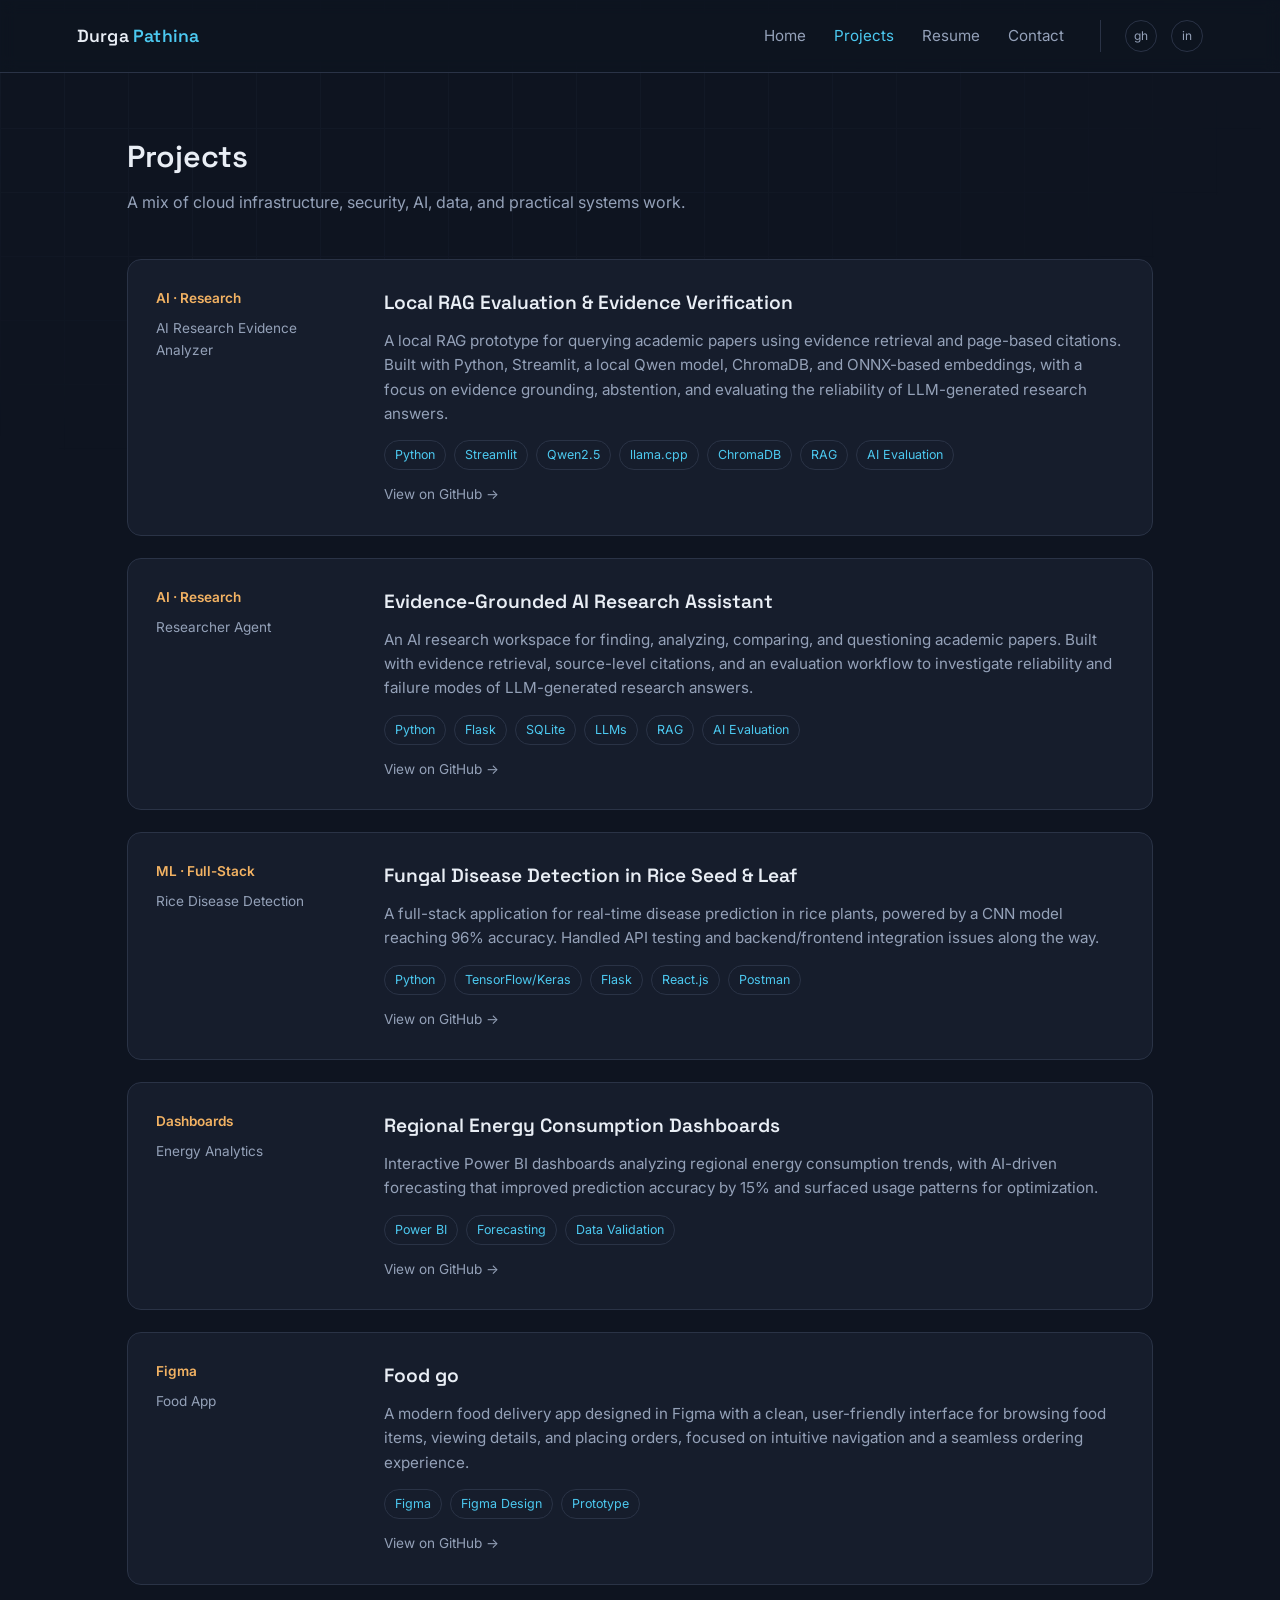
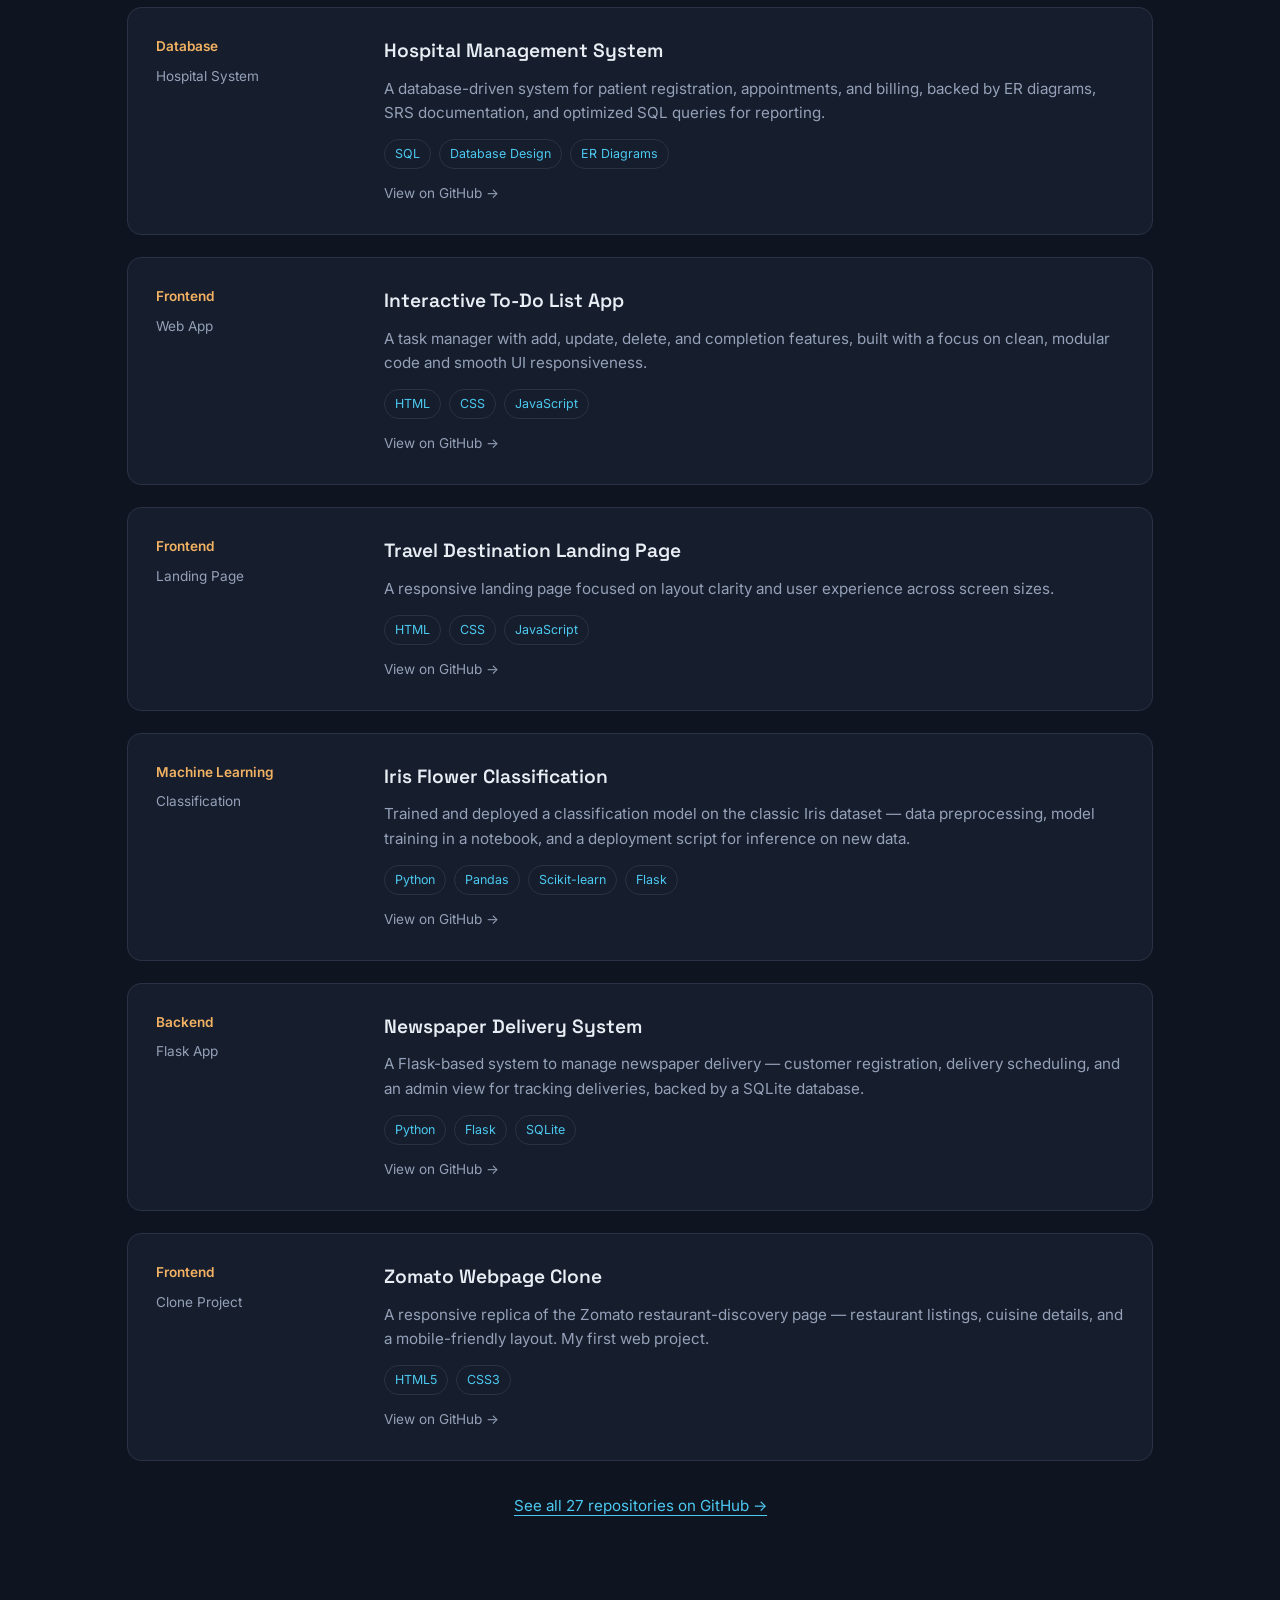
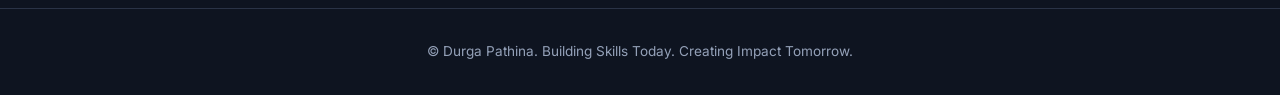
==== commit dffbff9f: "Update project title to 'Local RAG Evaluation & Evidence Verification'" ====
--- a/projects.html
+++ b/projects.html
@@ -38,7 +38,7 @@
     <div class="project">
       <div class="meta"><span class="year">AI · Research</span>AI Research Evidence Analyzer</div>
       <div>
-        <h3>Evidence-Grounded AI Research Assistant</h3>
+        <h3>Local RAG Evaluation & Evidence Verification</h3>
         <p>A local RAG prototype for querying academic papers using evidence retrieval and page-based citations. Built with Python, Streamlit, a local Qwen model, ChromaDB, and ONNX-based embeddings, with a focus on evidence grounding, abstention, and evaluating the reliability of LLM-generated research answers.</p>
         <div class="stack">
           <span>Python</span><span>Streamlit</span><span>Qwen2.5</span><span>llama.cpp</span><span>ChromaDB</span><span>RAG</span><span>AI Evaluation</span> 
